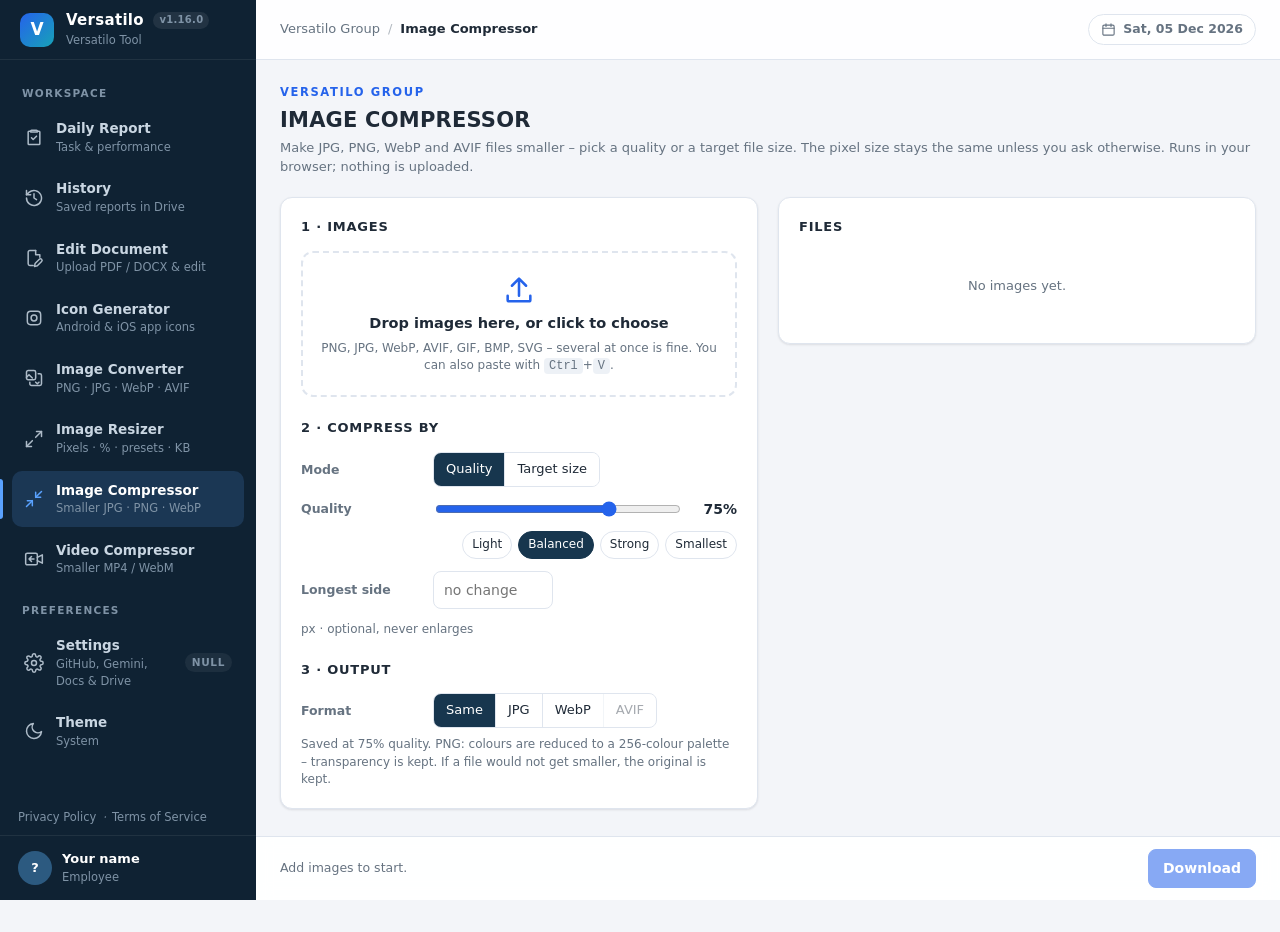
==== compress.html @ 069a1720 "feat: add Image Compressor functionality with UI and backend support" ====
<!doctype html>
<html lang="en">
<head>
<meta charset="utf-8">
<meta name="viewport" content="width=device-width, initial-scale=1">
<title>Image Compressor · Versatilo Tool</title>
<link rel="icon" type="image/svg+xml" href="favicon.svg">
<script>/* apply the saved theme before first paint (no flash) */try{const t=localStorage.getItem('versatilo-theme');if(t)document.documentElement.dataset.theme=t;}catch{}</script>
<!-- Version + asset loader: js/version.js is the only place the version is set -->
<script>document.write('<script src="js/version.js?t=' + Date.now() + '"><\/script>');</script>
<script>loadAssets([
  'css/base.css', 'css/layout.css', 'css/components.css', 'css/icons.css', 'css/convert.css', 'css/print.css',
  'js/layout.js',
]);</script>
</head>
<body>
<div class="app">
<script>Layout.sidebar('compress');</script>

  <!-- ===== Main area ===== -->
  <div class="main">
<script>Layout.topbar('compress');</script>

    <div class="wrap">
      <header class="doc">
        <h1>VERSATILO GROUP</h1>
        <h2>IMAGE COMPRESSOR</h2>
        <p>Make JPG, PNG, WebP and AVIF files smaller – pick a quality or a target file size. The pixel size stays the same unless you ask otherwise. Runs in your browser; nothing is uploaded.</p>
      </header>

      <div class="ic-grid">
        <!-- ----- Controls ----- -->
        <section class="card ic-ctrl">
          <h3>1 · IMAGES</h3>
          <label class="drop ic-drop" id="cvDrop" for="cvFile">
            <svg viewBox="0 0 24 24" aria-hidden="true"><path d="M12 16V4M7 9l5-5 5 5"/><path d="M4 16v3a1 1 0 0 0 1 1h14a1 1 0 0 0 1-1v-3"/></svg>
            <b>Drop images here, or click to choose</b>
            <small>PNG, JPG, WebP, AVIF, GIF, BMP, SVG – several at once is fine. You can also paste with <kbd>Ctrl</kbd>+<kbd>V</kbd>.</small>
          </label>
          <input type="file" id="cvFile" accept="image/*,.svg,.ico,.avif,.bmp" multiple hidden>

          <h3 class="ic-h">2 · COMPRESS BY</h3>
          <div class="ic-row">
            <span class="ic-lbl">Mode</span>
            <div class="seg" id="cpBy" role="group" aria-label="Compress by">
              <button type="button" data-v="quality" aria-pressed="true">Quality</button><button type="button" data-v="size" aria-pressed="false">Target size</button>
            </div>
          </div>
          <div class="ic-row" data-by="quality">
            <label class="ic-lbl" for="cpQ">Quality</label>
            <input type="range" id="cpQ" min="10" max="100" step="1" value="75">
            <output id="cpQOut" for="cpQ">75%</output>
            <div class="ic-sw vc-chips" id="cpQChips">
              <button type="button" data-q="85">Light</button><button type="button" data-q="75">Balanced</button><button type="button" data-q="55">Strong</button><button type="button" data-q="35">Smallest</button>
            </div>
          </div>
          <div class="ic-row" data-by="size">
            <label class="ic-lbl" for="cpKb">Max file size</label>
            <div class="rz-wh">
              <input type="number" id="cpKb" min="1" step="1" value="200" class="cv-num" aria-label="Target size in KB">
              <small class="cv-note">KB per image</small>
            </div>
            <div class="ic-sw vc-chips" id="cpKbChips">
              <button type="button" data-kb="50">50</button><button type="button" data-kb="100">100</button><button type="button" data-kb="200">200</button><button type="button" data-kb="500">500</button><button type="button" data-kb="1024">1 MB</button>
            </div>
          </div>
          <div class="ic-row">
            <label class="ic-lbl" for="cpMax">Longest side</label>
            <input type="number" id="cpMax" min="0" step="1" placeholder="no change" class="cv-num">
            <small class="cv-note">px · optional, never enlarges</small>
          </div>

          <h3 class="ic-h">3 · OUTPUT</h3>
          <div class="ic-row">
            <span class="ic-lbl">Format</span>
            <div class="seg" id="cpFmt" role="group" aria-label="Output format">
              <button type="button" data-v="same" aria-pressed="true">Same</button><button type="button" data-v="jpeg" aria-pressed="false">JPG</button><button type="button" data-v="webp" aria-pressed="false">WebP</button><button type="button" data-v="avif" aria-pressed="false">AVIF</button>
            </div>
          </div>
          <div class="hint" id="cvNote"></div>
        </section>

        <!-- ----- Files ----- -->
        <section class="card ic-prev">
          <div class="cv-head"><h3>FILES</h3><button type="button" id="cvClear" hidden>Clear all</button></div>
          <ul class="cv-list" id="cvList"></ul>
          <div class="cv-empty" id="cvEmpty">No images yet.</div>
        </section>
      </div>
    </div>

    <div class="toolbar">
      <span class="status" id="status" role="status" aria-live="polite" data-idle="Add images to start.">Add images to start.</span>
      <button type="button" class="primary" id="cvSave" disabled>Download</button>
    </div>
  </div>
</div>

<script>Layout.dialogs();</script>

<!-- Scripts: classic scripts share one global scope, so the order matters -->
<script>
loadAssets([
  'js/common.js', 'js/docx-builder.js', 'js/gemini.js', 'js/github.js', 'js/ui.js',
  'js/img-compress.js', 'js/shell.js',
]);
</script>
</body>
</html>
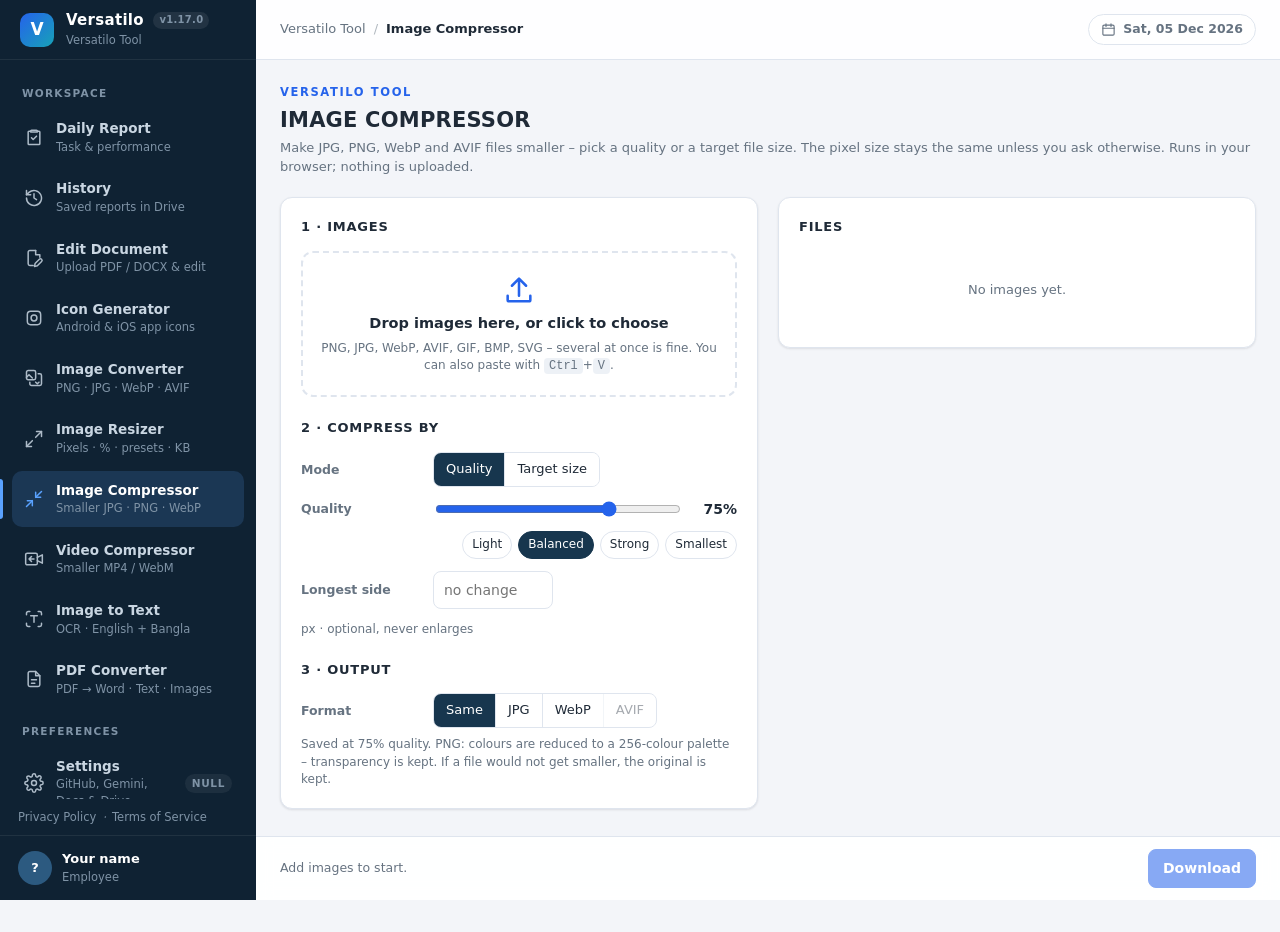
==== commit 48db6b79: "feat: update header titles from "VERSATILO GROUP" to "VERSATILO TOOL" across multiple HTML files" ====
--- a/compress.html
+++ b/compress.html
@@ -23,7 +23,7 @@
 
     <div class="wrap">
       <header class="doc">
-        <h1>VERSATILO GROUP</h1>
+        <h1>VERSATILO TOOL</h1>
         <h2>IMAGE COMPRESSOR</h2>
         <p>Make JPG, PNG, WebP and AVIF files smaller – pick a quality or a target file size. The pixel size stays the same unless you ask otherwise. Runs in your browser; nothing is uploaded.</p>
       </header>
